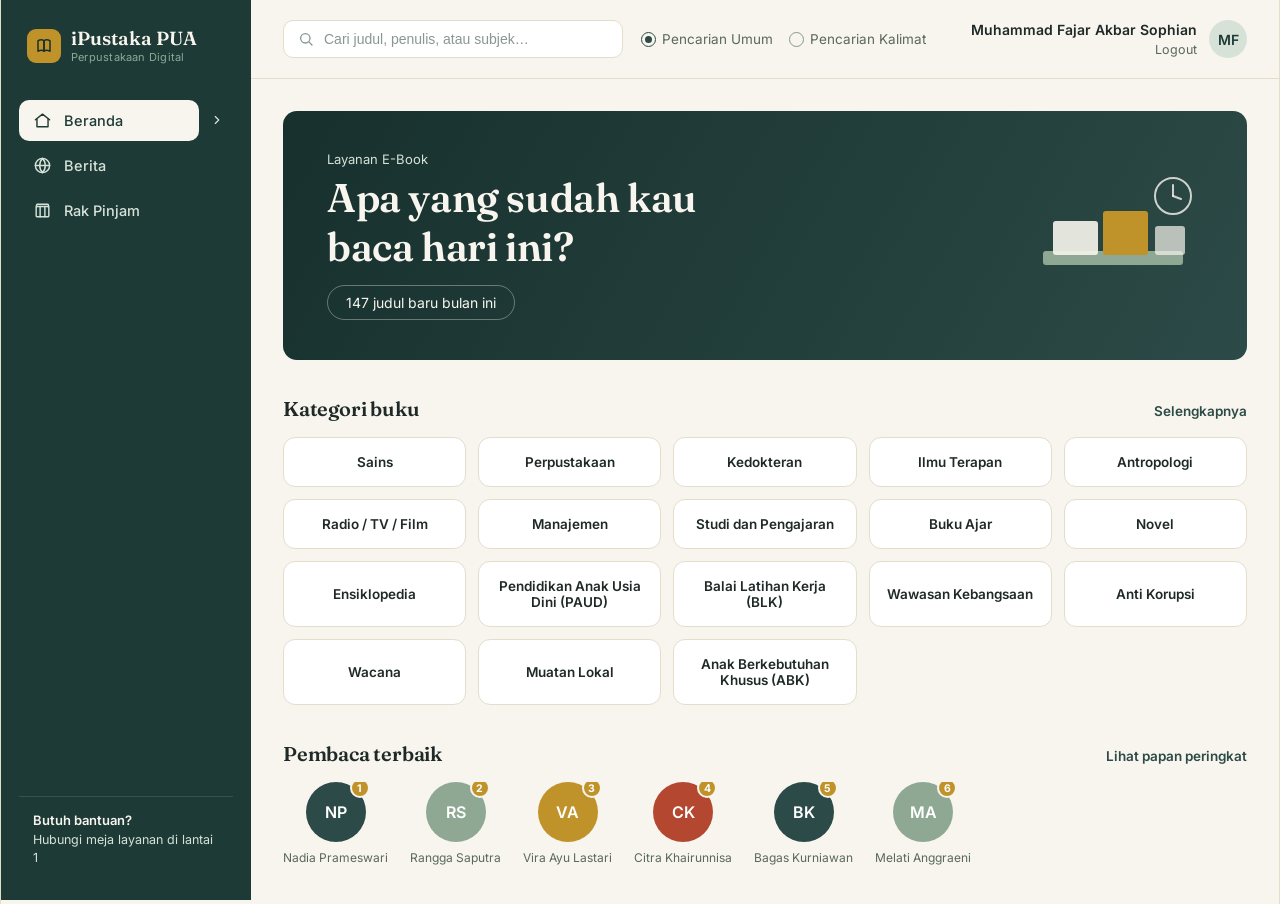
==== index.html @ 9474d0cb "Initial commit" ====
<!DOCTYPE html>
<html lang="id">
<head>
<meta charset="UTF-8">
<meta name="viewport" content="width=device-width, initial-scale=1.0">
<title>iPustaka PUA — Beranda</title>
<link rel="preconnect" href="https://fonts.googleapis.com">
<link href="https://fonts.googleapis.com/css2?family=Fraunces:opsz,wght@9..144,400;9..144,500;9..144,600;9..144,700&family=Inter:wght@400;500;600;700&display=swap" rel="stylesheet">
<link rel="stylesheet" href="style.css">
</head>
<body>

<div class="app">

  <!-- SIDEBAR -->
  <aside class="sidebar">
    <div class="brand">
      <div class="brand-mark">
        <svg viewBox="0 0 24 24" fill="none" stroke="#17302D" stroke-width="2" stroke-linecap="round" stroke-linejoin="round">
          <path d="M4 5c3-1.5 6-1.5 8 0v14c-2-1.5-5-1.5-8 0z"/>
          <path d="M20 5c-3-1.5-6-1.5-8 0v14c2-1.5 5-1.5 8 0z"/>
        </svg>
      </div>
      <div>
        <div class="brand-name">iPustaka PUA</div>
        <div class="brand-sub">Perpustakaan Digital</div>
      </div>
    </div>

    <nav class="nav">
      <div class="nav-group" id="nav-group-beranda">
        <div class="nav-row">
          <a class="nav-item active" href="index.html">
            <svg viewBox="0 0 24 24" fill="none" stroke="currentColor" stroke-width="1.8" stroke-linecap="round" stroke-linejoin="round"><path d="M3 11l9-7 9 7"/><path d="M5 10v10h14V10"/></svg>
            <span>Beranda</span>
          </a>
          <button class="nav-toggle" type="button" data-target="sub-beranda" aria-label="Buka submenu Beranda">
            <svg class="nav-chevron" viewBox="0 0 24 24" fill="none" stroke="currentColor" stroke-width="2" stroke-linecap="round" stroke-linejoin="round"><path d="M9 6l6 6-6 6"/></svg>
          </button>
        </div>
        <div class="nav-sub" id="sub-beranda">
          <div class="nav-group" id="nav-group-rekomendasi">
            <div class="nav-row">
              <a class="nav-subitem" href="menu-Beranda-Rekomendasi.html">
                <span>Rekomendasi</span>
              </a>
              <button class="nav-toggle small" type="button" data-target="sub-rekomendasi" aria-label="Buka submenu Rekomendasi">
                <svg class="nav-chevron small" viewBox="0 0 24 24" fill="none" stroke="currentColor" stroke-width="2" stroke-linecap="round" stroke-linejoin="round"><path d="M9 6l6 6-6 6"/></svg>
              </button>
            </div>
            <div class="nav-sub" id="sub-rekomendasi">
              <a class="nav-subitem" href="menu-Beranda-rekomendasi-matakuliah_wajib.html">
                <span>Matakuliah wajib</span>
              </a>
              <a class="nav-subitem" href="menu-Beranda-rekomendasi-Matakuliah_umum.html">
                <span>Matakuliah umum</span>
              </a>
            </div>
          </div>
        </div>
      </div>
      <a class="nav-item" href="menu-Berita.html">
        <svg viewBox="0 0 24 24" fill="none" stroke="currentColor" stroke-width="1.8" stroke-linecap="round" stroke-linejoin="round"><circle cx="12" cy="12" r="9"/><path d="M3 12h18M12 3c2.5 2.5 3.5 6 3.5 9s-1 6.5-3.5 9c-2.5-2.5-3.5-6-3.5-9s1-6.5 3.5-9z"/></svg>
        <span>Berita</span>
      </a>
      <a class="nav-item" href="menu-rak_pinjam.html">
        <svg viewBox="0 0 24 24" fill="none" stroke="currentColor" stroke-width="1.8" stroke-linecap="round" stroke-linejoin="round"><path d="M4 7l1-3h14l1 3"/><rect x="4" y="7" width="16" height="13" rx="1.5"/><path d="M9 7v13M15 7v13"/></svg>
        <span>Rak Pinjam</span>
      </a>
    </nav>

    <div class="sidebar-footer">
      <div class="sidebar-footer-title">
        <strong>Butuh bantuan?</strong>
        Hubungi meja layanan di lantai 1
      </div>
    </div>
  </aside>

  <!-- MAIN -->
  <div class="main">
    <header class="topbar">
      <div class="search-wrap">
        <div class="search-box">
          <svg viewBox="0 0 24 24" fill="none" stroke="currentColor" stroke-width="2" stroke-linecap="round" stroke-linejoin="round"><circle cx="11" cy="11" r="7"/><path d="M21 21l-4.3-4.3"/></svg>
          <input type="text" placeholder="Cari judul, penulis, atau subjek…">
        </div>
        <div class="search-modes">
          <span class="search-mode"><span class="radio-dot checked"></span>Pencarian Umum</span>
          <span class="search-mode"><span class="radio-dot"></span>Pencarian Kalimat</span>
        </div>
      </div>
      <div class="user-block">
        <div class="user-text">
          <div class="user-name">Muhammad Fajar Akbar Sophian</div>
          <a class="user-logout">Logout</a>
        </div>
        <div class="avatar">MF</div>
      </div>
    </header>

    <main class="content">
      <section class="view active" id="view-beranda">
        <div class="hero">
          <div class="hero-text">
            <p class="hero-eyebrow">Layanan E-Book</p>
            <h1 class="hero-title">Apa yang sudah kau baca hari ini?</h1>
            <span class="hero-tag">147 judul baru bulan ini</span>
          </div>
          <div class="hero-illustration">
            <svg viewBox="0 0 180 150" width="100%" height="100%">
              <rect x="20" y="90" width="140" height="14" rx="3" fill="#8FA893"/>
              <rect x="30" y="60" width="45" height="34" rx="3" fill="#F8F5EE" opacity="0.9"/>
              <rect x="80" y="50" width="45" height="44" rx="3" fill="#C0932A"/>
              <rect x="132" y="65" width="30" height="29" rx="3" fill="#F8F5EE" opacity="0.7"/>
              <circle cx="150" cy="35" r="18" fill="none" stroke="#F8F5EE" stroke-width="2" opacity="0.8"/>
              <line x1="150" y1="35" x2="150" y2="24" stroke="#F8F5EE" stroke-width="2" stroke-linecap="round" opacity="0.8"/>
              <line x1="150" y1="35" x2="158" y2="38" stroke="#F8F5EE" stroke-width="2" stroke-linecap="round" opacity="0.8"/>
            </svg>
          </div>
        </div>

        <div class="section">
          <div class="section-head">
            <h2 class="section-title">Kategori buku</h2>
            <a class="section-link">Selengkapnya</a>
          </div>
          <div class="category-grid" id="category-grid"></div>
        </div>

        <div class="section">
          <div class="section-head">
            <h2 class="section-title">Pembaca terbaik</h2>
            <a class="section-link">Lihat papan peringkat</a>
          </div>
          <div class="readers-row" id="readers-row"></div>
        </div>
      </section>
    </main>
  </div>
</div>

<script src="nav.js"></script>
<script>
  // ---- Kategori buku ----
  const categories = [
    "Sains","Perpustakaan","Kedokteran","Ilmu Terapan","Antropologi","Radio / TV / Film",
    "Manajemen","Studi dan Pengajaran","Buku Ajar","Novel","Ensiklopedia",
    "Pendidikan Anak Usia Dini (PAUD)","Balai Latihan Kerja (BLK)","Wawasan Kebangsaan",
    "Anti Korupsi","Wacana","Muatan Lokal","Anak Berkebutuhan Khusus (ABK)"
  ];
  const catGrid = document.getElementById('category-grid');
  categories.forEach(c=>{
    const el = document.createElement('button');
    el.className = 'category-pill';
    el.textContent = c;
    catGrid.appendChild(el);
  });

  // ---- Pembaca terbaik ----
  const readers = [
    {name:"Nadia Prameswari", init:"NP", color:"#2C4A47"},
    {name:"Rangga Saputra", init:"RS", color:"#8FA893"},
    {name:"Vira Ayu Lastari", init:"VA", color:"#C0932A"},
    {name:"Citra Khairunnisa", init:"CK", color:"#B4472F"},
    {name:"Bagas Kurniawan", init:"BK", color:"#2C4A47"},
    {name:"Melati Anggraeni", init:"MA", color:"#8FA893"},
  ];
  const readersRow = document.getElementById('readers-row');
  readers.forEach((r,i)=>{
    const el = document.createElement('div');
    el.className = 'reader';
    el.innerHTML = `
      <div class="reader-avatar" style="background:${r.color}">
        ${r.init}
        <span class="reader-rank">${i+1}</span>
      </div>
      <div class="reader-name">${r.name}</div>
    `;
    readersRow.appendChild(el);
  });
</script>

</body>
</html>
---- style.css ----
:root{
  --teal-900:#17302D;
  --teal-800:#1E3A37;
  --teal-700:#2C4A47;
  --sage-400:#8FA893;
  --sage-200:#D6E2D8;
  --cream-50:#F8F5EE;
  --cream-100:#F1ECE0;
  --gold-500:#C0932A;
  --gold-100:#F1E3C2;
  --ink-900:#1F2A28;
  --ink-600:#59685F;
  --ink-400:#8A9691;
  --border:#E3DDCC;
  --red-500:#B4472F;
  --radius-sm:8px;
  --radius-md:14px;
}

*{box-sizing:border-box;}
@media (prefers-reduced-motion: reduce){
  *{animation-duration:0.001ms !important; transition-duration:0.001ms !important;}
}

html,body{
  margin:0; padding:0; height:100%;
  background:var(--cream-50);
  color:var(--ink-900);
  font-family:'Inter',system-ui,sans-serif;
  -webkit-font-smoothing:antialiased;
}

h1,h2,h3,.font-display{
  font-family:'Fraunces',Georgia,serif;
  font-weight:600;
  letter-spacing:-0.01em;
}

a{color:inherit;}
button{font-family:inherit;}

::selection{background:var(--gold-100);}

:focus-visible{
  outline:2px solid var(--gold-500);
  outline-offset:2px;
  border-radius:4px;
}

/* ---------- APP SHELL ---------- */
.app{
  display:flex;
  min-height:100vh;
  max-width:1400px;
  margin:0 auto;
  background:var(--cream-50);
  border-left:1px solid var(--border);
  border-right:1px solid var(--border);
}

/* ---------- SIDEBAR ---------- */
.sidebar{
  width:250px;
  flex-shrink:0;
  background:var(--teal-800);
  color:var(--cream-50);
  display:flex;
  flex-direction:column;
  padding:28px 18px;
  position:sticky;
  top:0;
  height:100vh;
}

.brand{
  display:flex;
  align-items:center;
  gap:10px;
  padding:0 8px 30px 8px;
}
.brand-mark{
  width:34px; height:34px;
  border-radius:9px;
  background:var(--gold-500);
  display:flex; align-items:center; justify-content:center;
  flex-shrink:0;
}
.brand-mark svg{width:18px;height:18px;}
.brand-name{
  font-family:'Fraunces',serif;
  font-size:19px;
  font-weight:600;
  color:var(--cream-50);
  line-height:1.1;
}
.brand-sub{
  font-size:11px;
  color:var(--sage-400);
  margin-top:1px;
  letter-spacing:0.02em;
}

.nav{
  display:flex;
  flex-direction:column;
  gap:4px;
  margin-top:6px;
}

/* Baris yang membungkus tautan menu + tombol panah pembuka submenu */
.nav-row{display:flex; align-items:center; gap:2px;}
.nav-row > .nav-item, .nav-row > .nav-subitem{flex:1; min-width:0;}

.nav-item{
  display:flex;
  align-items:center;
  gap:12px;
  padding:11px 14px;
  border-radius:10px;
  cursor:pointer;
  color:var(--sage-200);
  font-size:14.5px;
  font-weight:500;
  text-decoration:none;
  transition:background .15s ease, color .15s ease;
}
.nav-item svg{width:19px;height:19px;flex-shrink:0;}
.nav-item:hover{
  background:rgba(248,245,238,0.07);
  color:var(--cream-50);
}
.nav-item.active{
  background:var(--cream-50);
  color:var(--teal-800);
}
.nav-item.active svg{stroke:var(--teal-800);}

.nav-subitem{
  display:flex;
  align-items:center;
  gap:8px;
  padding:8px 12px;
  border-radius:8px;
  cursor:pointer;
  color:var(--sage-200);
  font-size:13.5px;
  font-weight:500;
  text-decoration:none;
  transition:background .15s ease, color .15s ease;
}
.nav-subitem:hover{background:rgba(248,245,238,0.07); color:var(--cream-50);}
.nav-subitem.active{background:var(--cream-50); color:var(--teal-800);}

/* Tombol kecil khusus untuk membuka/menutup submenu (tidak berpindah halaman) */
.nav-toggle{
  background:transparent;
  border:none;
  color:var(--sage-200);
  cursor:pointer;
  display:flex;
  align-items:center;
  justify-content:center;
  width:32px;
  height:32px;
  border-radius:8px;
  flex-shrink:0;
}
.nav-toggle:hover{background:rgba(248,245,238,0.07); color:var(--cream-50);}

.nav-chevron{
  width:14px; height:14px;
  flex-shrink:0;
  transition:transform .18s ease;
}
.nav-chevron.small{width:12px; height:12px;}
.nav-chevron.rotated{transform:rotate(90deg);}

.nav-sub{
  max-height:0;
  overflow:hidden;
  display:flex;
  flex-direction:column;
  gap:2px;
  margin-left:19px;
  padding-left:13px;
  border-left:1px solid rgba(248,245,238,0.15);
  transition:max-height .22s ease;
}
.nav-group.open > .nav-sub{max-height:300px; margin-top:4px; padding-bottom:2px;}

/* ---------- BOOK RECOMMENDATION CARDS ---------- */
.rec-intro{font-size:13.5px; color:var(--ink-600); margin:-6px 0 18px 0; max-width:520px;}
.book-grid{
  display:grid;
  grid-template-columns:repeat(auto-fill, minmax(148px,1fr));
  gap:18px 16px;
}
.book-card{cursor:pointer;}
.book-cover{
  aspect-ratio:3/4;
  border-radius:10px;
  padding:13px 13px 12px 13px;
  margin-bottom:10px;
  position:relative;
  overflow:hidden;
  transition:transform .15s ease;
}
.book-card:hover .book-cover{transform:translateY(-3px);}
.book-mark{
  position:absolute;
  top:10px; right:10px;
  width:18px; height:18px;
  opacity:0.22;
  z-index:1;
}
.book-cover-title{
  font-family:'Fraunces',serif;
  font-size:13px;
  font-weight:600;
  line-height:1.3;
  color:#F8F5EE;
  margin:0;
  max-width:82%;
  position:relative;
  z-index:1;
}
.book-cover-img{
  position:absolute;
  inset:0;
  width:100%;
  height:100%;
  object-fit:cover;
  z-index:2;
}
.book-call{
  position:absolute;
  left:11px; bottom:11px;
  background:#F8F5EE;
  color:var(--ink-900);
  font-size:10px;
  font-weight:700;
  padding:3px 7px;
  border-radius:4px;
  letter-spacing:0.01em;
  z-index:3;
}
.book-author{font-size:12px; color:var(--ink-600); margin:0;}

.sidebar-footer{
  margin-top:auto;
  padding:14px 14px 4px 14px;
  border-top:1px solid rgba(248,245,238,0.12);
}
.sidebar-footer-title{
  font-size:12.5px;
  color:var(--sage-200);
  line-height:1.5;
}
.sidebar-footer-title strong{
  display:block;
  color:var(--cream-50);
  font-weight:600;
  font-size:13px;
}

/* ---------- MAIN ---------- */
.main{
  flex:1;
  min-width:0;
  display:flex;
  flex-direction:column;
}

.topbar{
  display:flex;
  align-items:center;
  justify-content:space-between;
  gap:24px;
  padding:20px 32px;
  border-bottom:1px solid var(--border);
  background:var(--cream-50);
  position:sticky;
  top:0;
  z-index:5;
}

.search-wrap{
  display:flex;
  align-items:center;
  gap:18px;
  flex:1;
  min-width:0;
}
.search-box{
  display:flex;
  align-items:center;
  gap:8px;
  background:#fff;
  border:1px solid var(--border);
  border-radius:10px;
  padding:9px 14px;
  max-width:340px;
  width:100%;
}
.search-box svg{width:16px;height:16px;stroke:var(--ink-400);flex-shrink:0;}
.search-box input{
  border:none;
  outline:none;
  font-size:14px;
  width:100%;
  color:var(--ink-900);
  background:transparent;
}
.search-box input::placeholder{color:var(--ink-400);}

.search-modes{
  display:flex;
  gap:16px;
  font-size:13.5px;
  color:var(--ink-600);
  white-space:nowrap;
}
.search-mode{
  display:flex;
  align-items:center;
  gap:6px;
  cursor:pointer;
}
.radio-dot{
  width:15px;height:15px;
  border-radius:50%;
  border:1.5px solid var(--ink-400);
  display:flex;align-items:center;justify-content:center;
  flex-shrink:0;
}
.radio-dot.checked{border-color:var(--teal-700);}
.radio-dot.checked::after{
  content:'';
  width:7px;height:7px;
  border-radius:50%;
  background:var(--teal-700);
}

.user-block{
  display:flex;
  align-items:center;
  gap:12px;
  flex-shrink:0;
}
.user-text{text-align:right;}
.user-name{font-size:14px; font-weight:600; color:var(--ink-900);}
.user-logout{
  font-size:12.5px;
  color:var(--ink-600);
  cursor:pointer;
  text-decoration:none;
}
.user-logout:hover{color:var(--red-500);}
.avatar{
  width:38px;height:38px;
  border-radius:50%;
  background:var(--sage-200);
  color:var(--teal-800);
  display:flex;align-items:center;justify-content:center;
  font-weight:600;
  font-size:14px;
  flex-shrink:0;
}

.content{
  padding:32px;
  flex:1;
}
.view{display:none;}
.view.active{display:block;}

/* ---------- BERANDA: HERO ---------- */
.hero{
  position:relative;
  background:linear-gradient(120deg, var(--teal-900) 0%, var(--teal-700) 100%);
  border-radius:var(--radius-md);
  padding:40px 44px;
  color:var(--cream-50);
  overflow:hidden;
  display:flex;
  align-items:center;
  justify-content:space-between;
  gap:24px;
}
.hero-text{position:relative; z-index:2; max-width:420px;}
.hero-eyebrow{
  font-size:13px;
  color:var(--sage-200);
  margin:0 0 6px 0;
}
.hero-title{
  font-size:40px;
  margin:0 0 14px 0;
  color:var(--cream-50);
}
.hero-tag{
  display:inline-block;
  border:1px solid rgba(248,245,238,0.35);
  border-radius:999px;
  padding:8px 18px;
  font-size:14px;
  color:var(--cream-50);
}
.hero-illustration{
  position:relative;
  z-index:2;
  flex-shrink:0;
  width:180px;
  height:150px;
}

/* ---------- SECTION HEADERS ---------- */
.section{margin-top:36px;}
.section-head{
  display:flex;
  align-items:baseline;
  justify-content:space-between;
  margin-bottom:16px;
}
.section-title{
  font-size:20px;
  margin:0;
  color:var(--ink-900);
}
.section-link{
  font-size:13.5px;
  color:var(--teal-700);
  font-weight:600;
  cursor:pointer;
  text-decoration:none;
  border-bottom:1px solid transparent;
}
.section-link:hover{border-bottom-color:var(--teal-700);}

/* ---------- CATEGORY PILLS ---------- */
.category-grid{
  display:grid;
  grid-template-columns:repeat(auto-fill, minmax(170px,1fr));
  gap:12px;
}
.category-pill{
  background:#fff;
  border:1px solid var(--border);
  border-radius:12px;
  padding:16px 14px;
  font-size:13.5px;
  font-weight:600;
  color:var(--ink-900);
  cursor:pointer;
  transition:border-color .15s ease, transform .15s ease;
}
.category-pill:hover{
  border-color:var(--teal-700);
  transform:translateY(-1px);
}

/* ---------- TOP READERS ---------- */
.readers-row{
  display:flex;
  gap:22px;
  overflow-x:auto;
  padding-bottom:6px;
}
.reader{
  display:flex;
  flex-direction:column;
  align-items:center;
  gap:8px;
  min-width:84px;
  text-align:center;
}
.reader-avatar{
  width:60px;height:60px;
  border-radius:50%;
  display:flex;align-items:center;justify-content:center;
  font-weight:600;
  font-size:16px;
  color:#fff;
  position:relative;
}
.reader-rank{
  position:absolute;
  top:-4px; right:-4px;
  width:20px;height:20px;
  border-radius:50%;
  background:var(--gold-500);
  color:#fff;
  font-size:10.5px;
  font-weight:700;
  display:flex;align-items:center;justify-content:center;
  border:2px solid var(--cream-50);
}
.reader-name{font-size:12px; color:var(--ink-600); line-height:1.3;}

/* ---------- BERITA GRID ---------- */
.news-grid{
  display:grid;
  grid-template-columns:repeat(auto-fill, minmax(240px,1fr));
  gap:20px;
}
.news-card{
  background:#fff;
  border:1px solid var(--border);
  border-radius:var(--radius-md);
  overflow:hidden;
  cursor:pointer;
  transition:box-shadow .18s ease, transform .18s ease;
}
.news-card:hover{
  box-shadow:0 8px 24px rgba(23,48,45,0.10);
  transform:translateY(-2px);
}
.news-image{
  height:130px;
  display:flex;
  align-items:center;
  justify-content:center;
}
.news-image svg{width:34px;height:34px;opacity:0.8;}
.news-body{padding:14px 16px 18px 16px;}
.news-tag{
  font-size:11px;
  font-weight:700;
  color:var(--gold-500);
  margin-bottom:6px;
}
.news-title{
  font-size:14.5px;
  font-weight:600;
  line-height:1.4;
  margin:0 0 8px 0;
  color:var(--ink-900);
}
.news-date{font-size:12px; color:var(--ink-400);}

/* ---------- RAK PINJAM ---------- */
.shelf-stats{
  display:grid;
  grid-template-columns:repeat(3,1fr);
  gap:16px;
  margin-bottom:28px;
}
.stat-card{
  background:#fff;
  border:1px solid var(--border);
  border-radius:var(--radius-md);
  padding:18px 20px;
}
.stat-num{
  font-family:'Fraunces',serif;
  font-size:30px;
  font-weight:600;
  color:var(--teal-800);
}
.stat-label{font-size:12.5px; color:var(--ink-600); margin-top:2px;}
.stat-card.warn .stat-num{color:var(--gold-500);}
.stat-card.danger .stat-num{color:var(--red-500);}

.loan-list{display:flex; flex-direction:column; gap:12px;}
.loan-row{
  display:flex;
  align-items:center;
  gap:16px;
  background:#fff;
  border:1px solid var(--border);
  border-radius:var(--radius-md);
  padding:14px 18px;
}
.loan-cover{
  width:44px; height:60px;
  border-radius:6px;
  flex-shrink:0;
}
.loan-info{flex:1; min-width:0;}
.loan-title{font-size:14.5px; font-weight:600; color:var(--ink-900); margin:0 0 3px 0;}
.loan-author{font-size:12.5px; color:var(--ink-600); margin:0;}
.loan-dates{
  display:flex;
  gap:22px;
  font-size:12.5px;
  color:var(--ink-600);
  flex-shrink:0;
}
.loan-dates div span{display:block; color:var(--ink-400); font-size:11px; margin-bottom:2px;}
.status-badge{
  font-size:11.5px;
  font-weight:700;
  padding:5px 11px;
  border-radius:999px;
  flex-shrink:0;
  white-space:nowrap;
}
.status-aktif{background:var(--sage-200); color:var(--teal-800);}
.status-segera{background:var(--gold-100); color:#8A661C;}
.status-terlambat{background:#F4DBD3; color:var(--red-500);}
.loan-action{
  flex-shrink:0;
  background:var(--teal-800);
  color:#fff;
  border:none;
  border-radius:8px;
  padding:8px 14px;
  font-size:12.5px;
  font-weight:600;
  cursor:pointer;
}
.loan-action:hover{background:var(--teal-700);}
.loan-action.ghost{
  background:transparent;
  color:var(--ink-600);
  border:1px solid var(--border);
}
.loan-action.ghost:hover{border-color:var(--ink-600);}

@media (max-width: 900px){
  .sidebar{width:76px; padding:20px 10px;}
  .brand-name,.brand-sub,.nav-item span,.nav-subitem span,.sidebar-footer,.nav-toggle,.nav-sub{display:none;}
  .brand{justify-content:center; padding:0 0 24px 0;}
  .nav-item{justify-content:center; padding:12px;}
  .topbar{flex-wrap:wrap; padding:16px 18px;}
  .search-modes{display:none;}
  .hero{flex-direction:column; align-items:flex-start;}
  .hero-illustration{display:none;}
  .shelf-stats{grid-template-columns:1fr;}
  .loan-row{flex-wrap:wrap;}
  .loan-dates{width:100%; justify-content:space-between;}
}
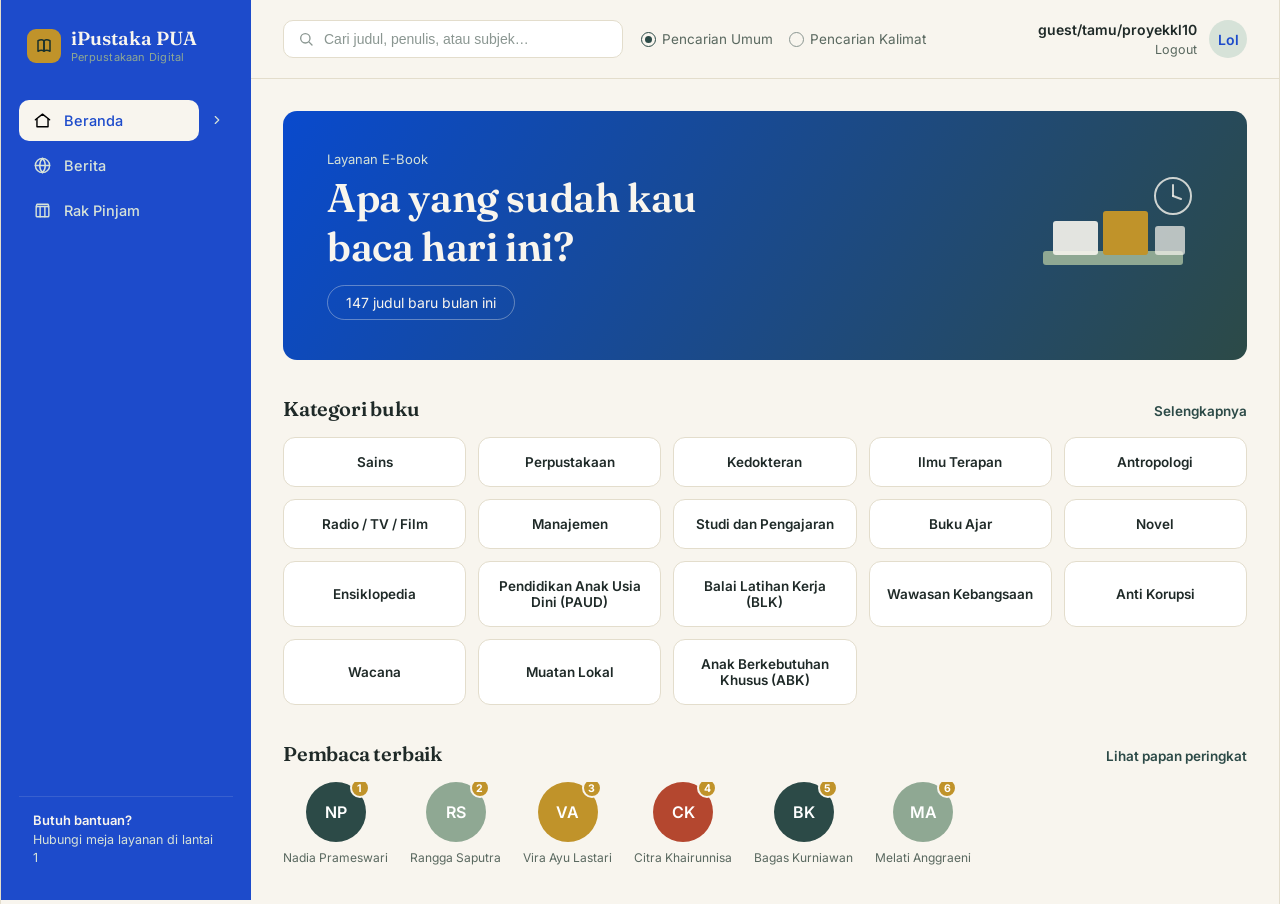
==== commit dafedea0: "Update index.html" ====
--- a/index.html
+++ b/index.html
@@ -92,10 +92,10 @@
       </div>
       <div class="user-block">
         <div class="user-text">
-          <div class="user-name">Muhammad Fajar Akbar Sophian</div>
+          <div class="user-name">guest/tamu/proyekkl10</div>
           <a class="user-logout">Logout</a>
         </div>
-        <div class="avatar">MF</div>
+        <div class="avatar">Lol</div>
       </div>
     </header>
 
--- a/style.css
+++ b/style.css
@@ -1,6 +1,7 @@
 :root{
-  --teal-900:#17302D;
-  --teal-800:#1E3A37;
+  --teal-900:#094acd;
+  --teal-800:#1d4bcb;
+  --navstrok:#000000;
   --teal-700:#2C4A47;
   --sage-400:#8FA893;
   --sage-200:#D6E2D8;
@@ -133,7 +134,7 @@
   background:var(--cream-50);
   color:var(--teal-800);
 }
-.nav-item.active svg{stroke:var(--teal-800);}
+.nav-item.active svg{stroke:var(--navstrok);}
 
 .nav-subitem{
   display:flex;
